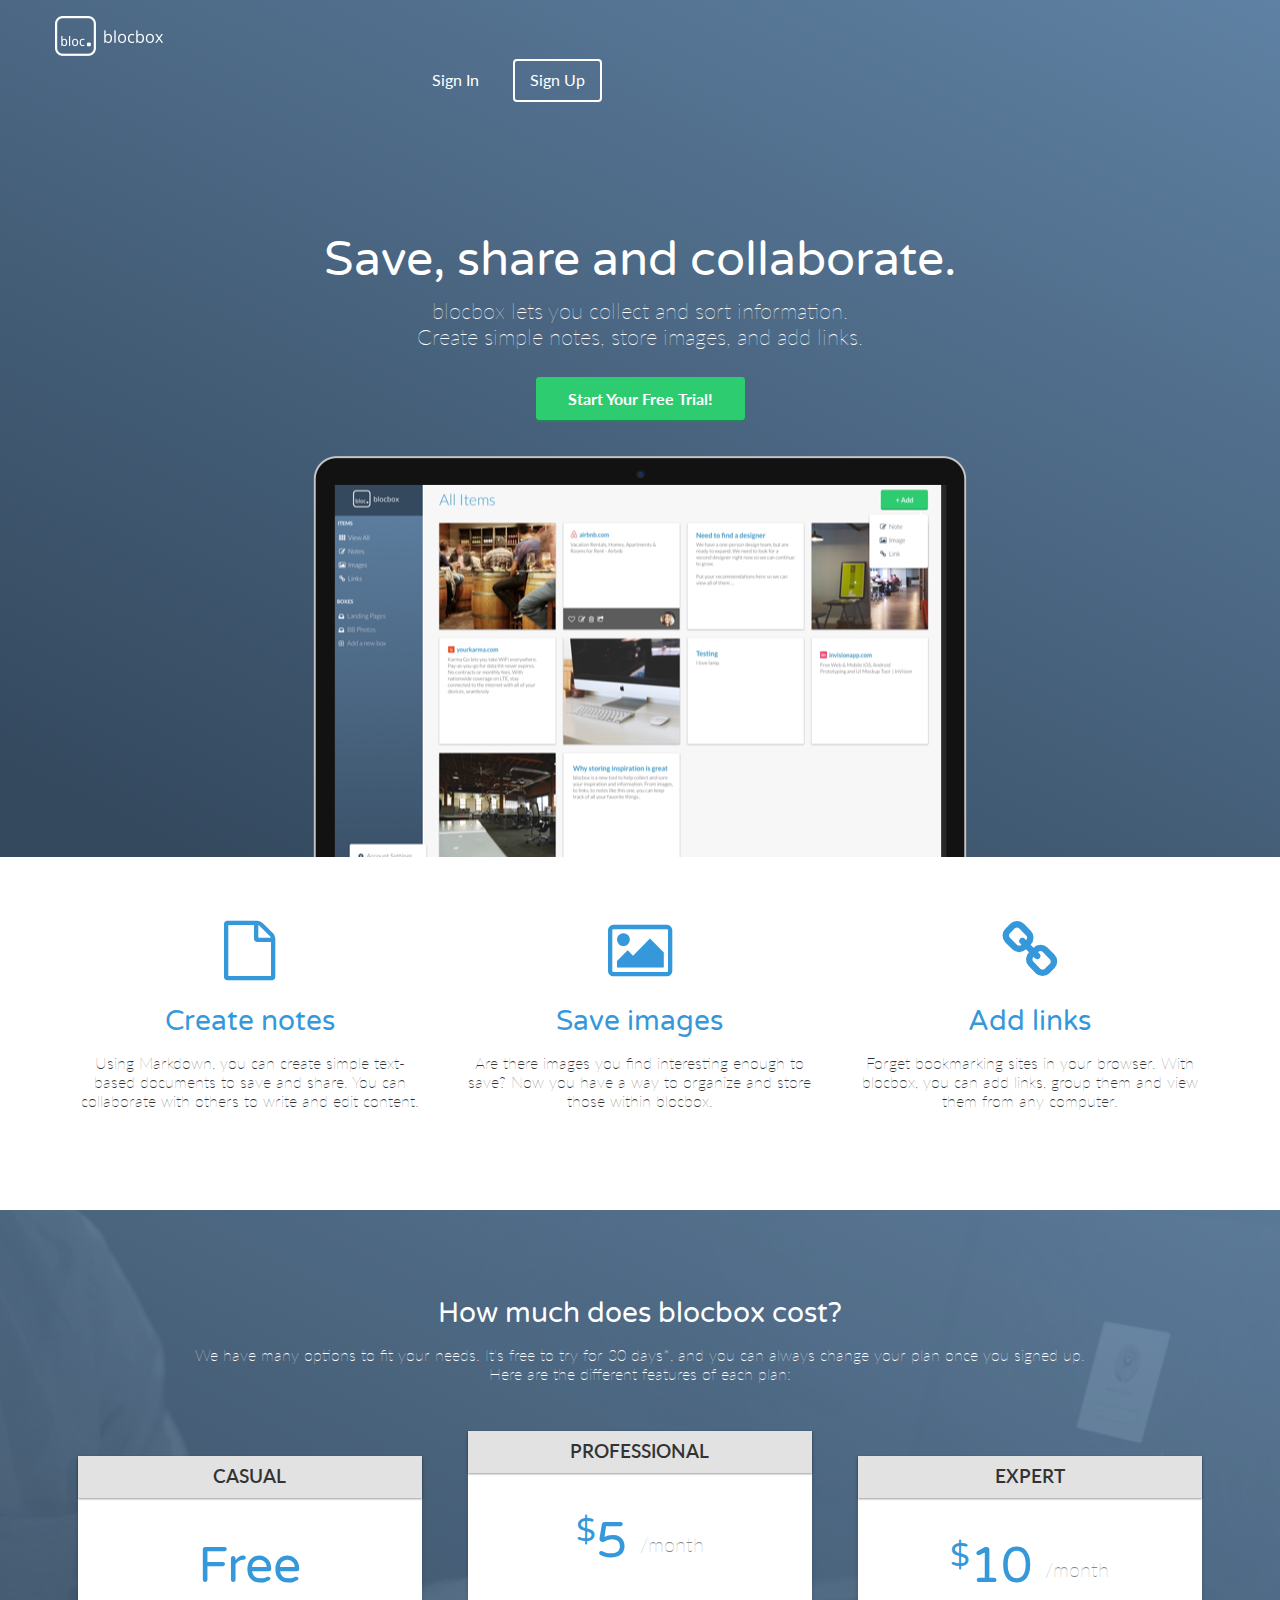
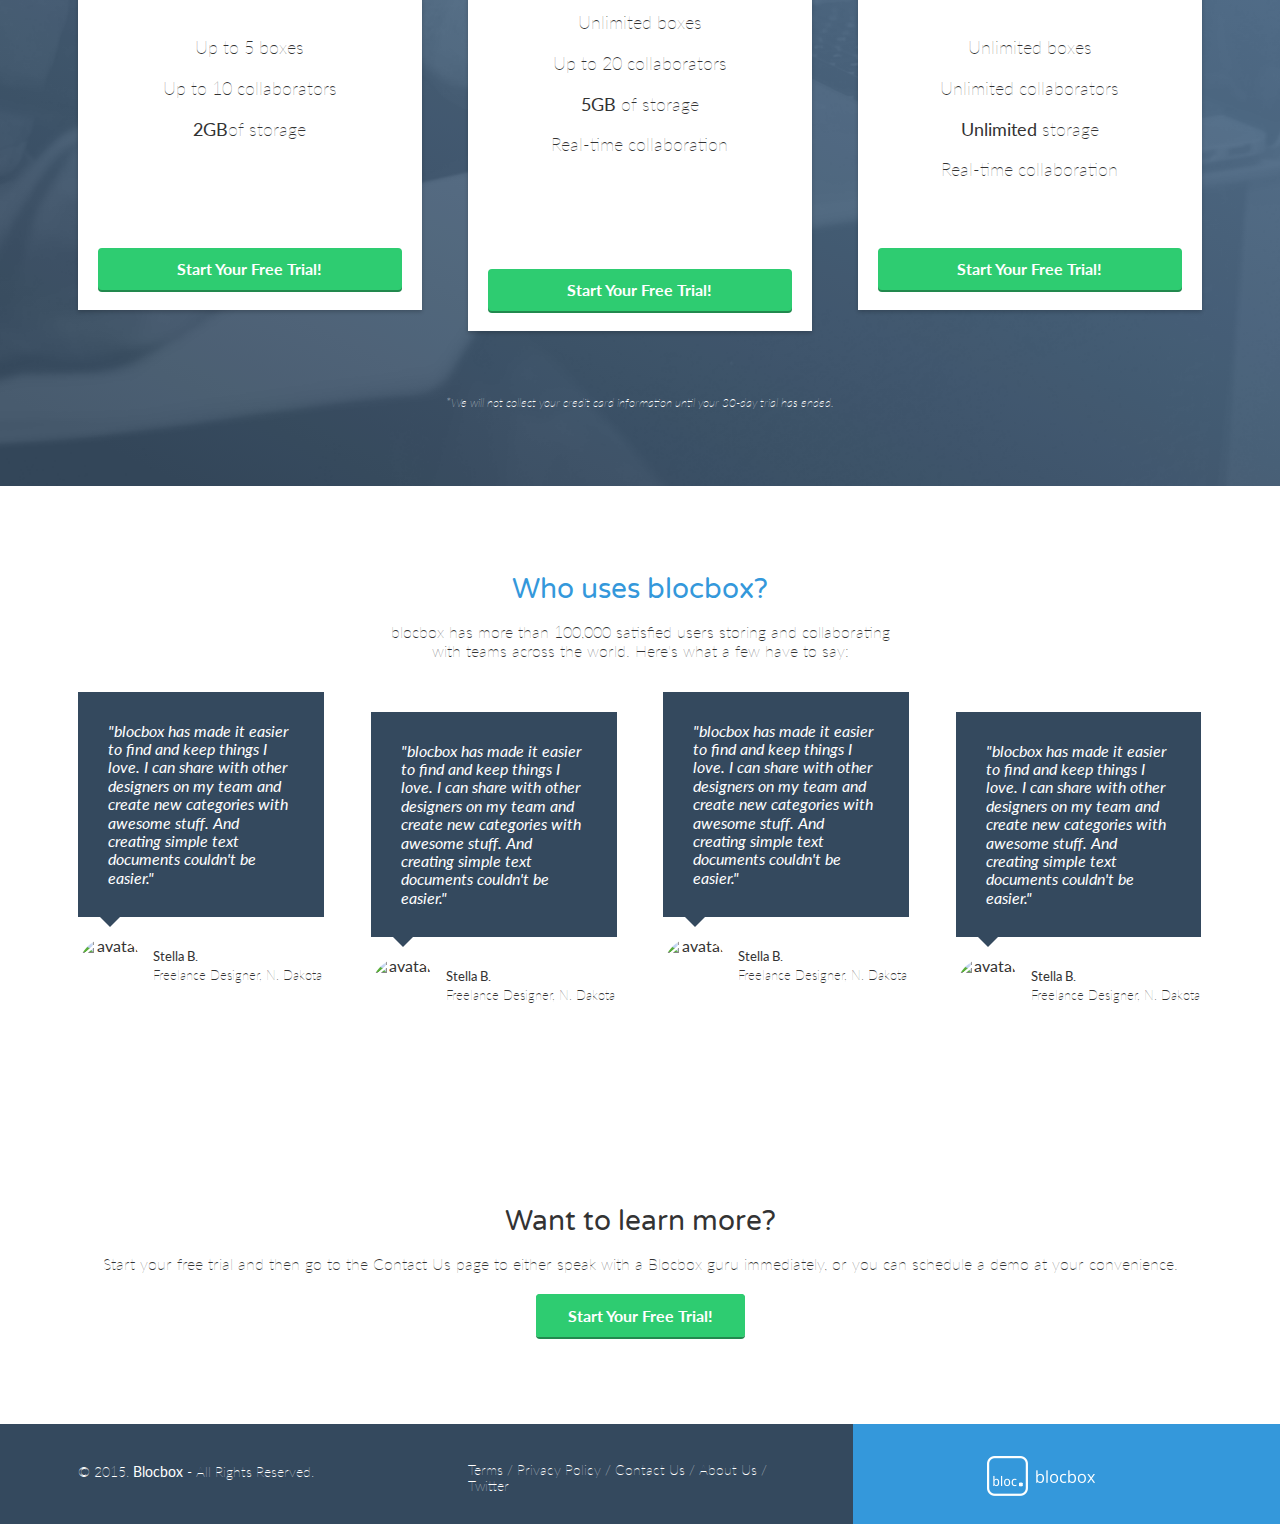
==== index.html @ 7d369f0f "working on spacing" ====
<!DOCTYPE html>
<html lang="en-us">
  <head>
    <meta http-equiv="X-UA-Compatible content=IE=Edge">
    <meta charset="UTF-8">
    <title>Save, share and collaborate | Blocbox</title>

<!--  Google Fonts -->
    <link href="https://fonts.googleapis.com/css?family=Lato|Varela+Round" rel="stylesheet">

<!-- CSS -->
    <link rel="stylesheet" href="css/normalize.css">
    <link rel="stylesheet" href="css/style.css">
    <link rel="stylesheet" href="css/font-awesome.css">
    <link rel="stylesheet" href="css/animate.css">
  </head>
  <body>

<!-- Hero -->
    <header>
      <nav class="container">
      <div class="one-half>
        <a href="index.html" class="site-logo"><img src="images/site-logo.png" alt="Blocbox" /></a>
      </div>
      <div class="one-half">
        <ul>
          <li><a href="signin.html">Sign In</a></li>
          <li class="btn-outline"><a href="signup.html">Sign Up</a></li>
        </ul>
      </div>
      </nav>
      <div class="container hero">
        <h1 class="animated slideInLeft">Save, share and collaborate.</h1>
        <p>blocbox lets you collect and sort information.<br/>Create simple notes, store images, and add links.</p>
        <a href="signup.html" class="btn">Start Your Free Trial!</a>
        <img src="images/dashboard.png" alt="Blocbox" />
      </div>
    </header>
    <main role="main">

  <!-- Benefits -->
    <section class="benefits">
      <ul class="container">
        <li class="one-third">
          <i class="fa fa-file-o"></i>
          <h2>Create notes</h2>
          <p>Using Markdown, you can create simple text-based documents to save and share. You can collaborate with others to write and edit content.</p>
        </li>
        <li class="one-third">
          <i class="fa fa-picture-o"></i>
          <h2>Save images</h2>
          <p>Are there images you find interesting enough to save? Now you have a way to organize and store those within blocbox.</p>
        </li>
        <li class="one-third">
          <i class="fa fa-link"></i>
          <h2>Add links</h2>
          <p>Forget bookmarking sites in your browser. With blocbox, you can add links, group them and view them from any computer.</p>
        </li>
      </ul>
    </section>

<!-- Pricing -->
  <section class="pricing">
    <div class="container">
      <h2>How much does blocbox cost?</h2>
      <p>We have many options to fit your needs. It's free to try for 30 days*, and you can always change your plan once you signed up. <br/>Here are the different features of each plan:</p>
    </div>
    <ul class="container">
      <li class="one-third">
        <div class="box">
          <h3>Casual</h3>
          <h4>Free</h4>
          <ul>
            <li>Up to 5 boxes</li>
            <li>Up to 10 collaborators</li>
            <li><strong>2GB</strong>of storage</li>
          </ul>
          <a href="signup.html" class="btn">Start Your Free Trial!</a>
        </div>
      </li>
      <li class="one-third">
          <div class="box middle">
            <h3>Professional</h3>
            <h4><span>$</span>5 <span class="month">/month</span></h4>
            <ul>
              <li>Unlimited boxes</li>
              <li>Up to 20 collaborators</li>
              <li><strong>5GB</strong> of storage</li>
              <li>Real-time collaboration</li>
            </ul>
            <a href="signup.html" class="btn">Start Your Free Trial!</a>
          </div>
        </li>
        <li class="one-third">
          <div class="box">
            <h3>Expert</h3>
            <h4><span>$</span>10 <span class="month">/month</span></h4>
            <ul>
              <li>Unlimited boxes</li>
              <li>Unlimited collaborators</li>
              <li><strong>Unlimited</strong> storage</li>
              <li>Real-time collaboration</li>
            </ul>
            <a href="signup.html" class="btn">Start Your Free Trial!</a>
          </div>
        </li>
      </ul>
      <div class="container">
        <p class="small">*We will not collect your credit card information until your 30-day trial has ended.</p>
      </div>
  </section>

 <!-- Testimonials -->
  <section class="testimonials">
    <div class="container">
      <h2>Who uses blocbox?</h2>
      <p>blocbox has more than 100,000 satisfied users storing and collaborating<br/> with teams across the world. Here's what a few have to say:</p>
    </div>
      <ul class="container">
        <li class="one-fourth">
          <blockquote>"blocbox has made it easier to find and keep things I love. I can share with other designers on my team and create new categories with awesome stuff. And creating simple text documents couldn't be easier."
          </blockquote>
          <img src="https://s3.amazonaws.com/uifaces/faces/twitter/adellecharles/128.jpg" alt="avatar">
          <p class="name"><strong>Stella B.</strong><br/>Freelance Designer, N. Dakota</p>
        </li>
        <li class="one-fourth">
          <div class="lowerbox">
            <blockquote>"blocbox has made it easier to find and keep things I love. I can share with other designers on my team and create new categories with awesome stuff. And creating simple text documents couldn't be easier."
            </blockquote>
            <img src="https://s3.amazonaws.com/uifaces/faces/twitter/adellecharles/128.jpg" alt="avatar">
            <p class="name"><strong>Stella B.</strong><br/>Freelance Designer, N. Dakota</p>
          </div>
        </li>
        <li class="one-fourth">
          <blockquote>"blocbox has made it easier to find and keep things I love. I can share with other designers on my team and create new categories with awesome stuff. And creating simple text documents couldn't be easier."
          </blockquote>
          <img src="https://s3.amazonaws.com/uifaces/faces/twitter/adellecharles/128.jpg" alt="avatar">
          <p class="name"><strong>Stella B.</strong><br/>Freelance Designer, N. Dakota</p>
        </li>
        <li class="one-fourth">
          <div class="lowerbox">
            <blockquote>"blocbox has made it easier to find and keep things I love. I can share with other designers on my team and create new categories with awesome stuff. And creating simple text documents couldn't be easier."
            </blockquote>
            <img src="https://s3.amazonaws.com/uifaces/faces/twitter/adellecharles/128.jpg" alt="avatar">
            <p class="name"><strong>Stella B.</strong><br/>Freelance Designer, N. Dakota</p>
          </div>
        </li>
      </ul>
    </section>
  </main>

<!-- Final call to action - Wilson -->
<section class="FinalCallToAction">
  <div class="lastcall">
    <ul class="container">
      <h2>Want to learn more?</h2>
      <p>Start your free trial and then go to the Contact Us page to either speak with a Blocbox guru immediately, or you can schedule a demo at your convenience.</p>
      <br>
      <a href="signup.html" class="btn">Start Your Free Trial!</a>
      <br>
      <br>
    </ul>
  </div>
</section>

<!-- Footer -->
<footer>
  <div class="container footer-nav-block">
      <div class="left-footer-block one-third">
        <p class="copyright-block">&copy; 2015. <strong>Blocbox</strong> - All Rights Reserved.</p>
      </div>
      <nav class="link-block middle-footer-block one-third">
        <ul>
          <li><a href="">Terms</a></li> /
          <li><a href="">Privacy Policy</a></li> /
          <li><a href="">Contact Us</a></li> /
          <li><a href="">About Us</a></li> /
          <li><a href="">Twitter</a></li>
        </ul>
      </nav>
      <div class="right-footer-block one-third">
        <img class="logo" src="images/site-logo.png" alt="Blocbox" />
      </div>
  </div>
</footer>

</body>
</html>
---- css/style.css ----
html, body{
   overflow-x: hidden;
 }
 body {
   font-family: "Lato", Helvetica, Arial, sans-serif;
   color:#333333;
 }
 h1, h2, h3, h4, h5, h6 {
   font-family: "Varela Round", Helvetica, Arial, sans-serif;
 }
 h2 {
   font-size:28px;
   font-weight: normal;
   margin-bottom: 5px;
 }
 p {
   font-size:16px;
   line-height: 19px;
   font-weight: 100;
 }

 /* GRID */
.container {
	margin-right: auto;
	margin-left: auto;
	padding-left: 15px;
	padding-right: 15px;
	position: relative;
}
.container:before,
.container:after {
	content: " ";
	display: table;
}
.container:after {
	clear: both;
}
.one-half, .one-third, .one-fourth {
	width:96%;
	float:left;
	position:relative;
	min-height: 1px;
	margin:0 2% 20px;
}

 /* Mobile Devices First then Other Devices */
@media (max-width: 767px) {
  .container {
    float: left;
    width: 96%;
  }
}

@media (min-width: 768px) {
   .container {
     width: 750px;
   }
 }
 @media (min-width: 992px) {
   .container {
     width: 970px;
   }
   .one-half {
     width:46%;
   }
   .one-third {
     width:29.33333%;
   }
   .one-fourth {
     width:21%;
   }
 }
 @media (min-width: 1200px) {
   .container {
     width: 1170px;
   }
 }

 @media (min-width: 768px) {
    .container {
      width: 750px;
    }
  }
  @media (min-width: 992px) {
    .container {
      width: 970px;
    }
    .one-half {
      width:46%;
    }
    .one-third {
      width:29.33333%;
    }
    .one-fourth {
      width:21%;
    }
  }
  @media (min-width: 1200px) {
    .container {
      width: 1170px;
    }
  }

  /* HEADER */
 header {
   color:#FFFFFF;
   background: #34495E;
   background-image: linear-gradient(206deg, #5F81A3 0%, #34495E 94%);
 }
 header nav {
   padding:1em 0;
 }
 header nav ul {
   display:inline;
   text-align: right;
   float:right;
   margin:0;
 }
 header nav ul > li {
   list-style-type: none;
   display: inline-block;
   margin:0 15px;
 }
 header nav ul > li.btn-outline {
   padding:10px 15px;
   border:2px solid #FFFFFF;
   border-radius: 4px;
 }
 header nav ul > li.btn-outline:hover {
   background:#FFFFFF;
 }
 header nav ul > li > a {
   color:#FFFFFF;
   text-decoration: none;
 }
 header nav ul > li.btn-outline:hover > a {
   color:#34495E;
 }
 header .hero {
   text-align: center;
   display:block;
   position: relative;
 }
 header .hero h1 {
   font-size:48px;
   font-weight: normal;
   margin:95px 0 0;
 }
 header .hero p {
   font-size: 22px;
   line-height: 26px;
   font-weight: 100;
   margin:10px 0 40px;
 }
 header .hero img {
   display: block;
   margin:3em auto 0;
 }

 /* BUTTONS */
 .btn {
   border-radius: 4px;
   color:#FFFFFF;
   font-weight: 700;
   text-decoration: none;
   padding:10px 30px;
   background: #2ECC71;
   border: 2px solid #2ECC71;
   box-shadow: 0px 2px 0px 0px #22894E;
 }

 /* BENEFITS */
 .benefits {
   text-align: center;
   display:block;
   position:relative;
 }
 .benefits ul {
   margin: 0 auto;
   padding:4em 0;
 }
 .benefits ul li {
   list-style-type: none;
   display: inline-block;
 }
 .benefits i {
   color:#3498DB;
   font-size:60px;
   margin:0;
   vertical-align: middle;
 }
 .benefits h2 {
   color:#3498DB;
 }
 /* PRICING */
 .pricing {
   background: #34495E url("../images/background.png") top center no-repeat;
   background: url("../images/background.png") top center no-repeat, linear-gradient(206deg, #5F81A3 0%, #34495E 94%);
   background-size:cover;
   text-align: center;
   padding:4em 0;
 }
 .pricing h2, .pricing p {
   color:#FFFFFF;
 }
 .pricing ul {
   margin:0 auto;
   padding:2em 0;
 }
 .pricing ul li {
   list-style-type: none;
 }
 .box {
   padding:0 15px 15px;
   background: #FFFFFF;
   box-shadow: 0px 2px 4px 0px rgba(0,0,0,0.20);
   min-height: 439px;
   position: relative;
   margin-top: 25px;
 }
 .box.middle {
   min-height: 485px;
   margin-top:0px;
 }
 .box h3 {
   font-family: "Lato", Helvetica, Arial, sans-serif;
   font-weight: 600;
   text-transform: uppercase;
   background: #E2E2E2;
   box-shadow: 0px 1px 2px 0px rgba(0,0,0,0.40);
   left:0;
   right:0;
   top:0;
   text-align: center;
   margin:0 -15px 40px;
   padding:10px 0;
 }
 .box h4 {
   font-size:50px;
   font-weight: normal;
   margin:40px 0 10px;
   color:#3498DB;
 }
 .box h4 span {
   font-size:32px;
   vertical-align: top;
 }
 .box h4 span.month {
   font-family: "Lato", Helvetica, Arial, sans-serif;
   font-weight: 100;
   color:#888888;
   font-size:20px;
   vertical-align: middle;
 }
 .box ul li {
   font-size:18px;
   margin-bottom:20px;
   font-weight: 100;
 }
 .box .btn {
   position:absolute;
   bottom:20px;
   left:20px;
   right:20px;
 }
 .small {
   font-size: 12px;
   color: #FEFEFE;
   line-height: 15px;
   font-style:italic;
 }

 /* TESTIMONIALS */
 .testimonials {
   padding:4em 0;
   text-align: center;
 }
 .testimonials h2 {
   color:#3498DB;
 }
 .testimonials ul li {
   list-style-type: none;
 }
 .testimonials blockquote {
   color:#FFFFFF;
   text-align: left;
   font-style: italic;
   background:#34495E;
   position: relative;
   padding:30px;
   width:auto;
   margin:0;
 }
 .testimonials blockquote:after {
   top: 100%;
   left: 13%;
   border: solid transparent;
   content: " ";
   height: 0;
   width: 0;
   position: absolute;
   pointer-events: none;
   border-top-color: #34495E;
   border-width: 10px;
   margin-left: -10px;
 }
 .testimonials img {
   height: 65px;
   width: 65px;
   border-radius:50%;
   float: left;
   display: inline-block;
   margin:20px 10px 0 0;
 }
 .testimonials p.name {
   float: left;
   display: inline-block;
   text-align: left;
   font-size:13px;
   margin-top: 30px;
 }

 /* Lowering boxes in Testimonials */
.lowerbox {
  position: relative;
  bottom: -20px;
}


 /* Last call to Action - Wilson */
.lastcall {
  margin-right: auto;
  margin-left: auto;
  padding-left: 15px;
  padding-right: 15px;
  position: relative;
  float: center;
  padding:4em 0;
  text-align: center;
  }
}
.lastcall h2 {
  color:#3498DB;
}
.lastcall p.name {
  float: left;
  text-align: center;
  font-size:13px;
  margin-top: 30px;
}

/* FOOTER */
 footer {
   background-color: #34495E;
   background-image: linear-gradient(to top,
      #3498DB 0%, #3498DB 50%, #34495E 50%, #34495E 100%);
   color: #FFFFFF;
   height: 150px;
   position: relative;
   overflow: hidden;
   z-index: 0;
 }
 footer p, footer nav ul {
   font-size:14px;
   font-weight:100;
   text-align: center;
   margin: 10px auto 0;
 }
 footer nav ul li {
   list-style-type: none;
   display: inline;
 }
 footer nav ul li a {
   color:#FFFFFF;
   text-decoration: none;
 }
 footer .right-footer-block {
   background-color: transparent;
 }
 footer .logo{
   padding: 2.35em 0;
   margin: 0 auto;
   display: block;
 }

 @media (min-width: 992px){
   footer{
     background-color: #3498DB;
     background-image: linear-gradient(to left,
        #3498DB 0%, #3498DB 33.33337%, #34495E 33.33337%, #34495E 100%);
     height: 100px;
   }
   footer p, footer nav ul{
     padding: 2em 0;
     text-align: left;
   }
   footer .right-footer-block {
     background-color: #3498DB;
   }
   footer .logo{
     padding: 2em 0 2em 1.5em;
   }
 }
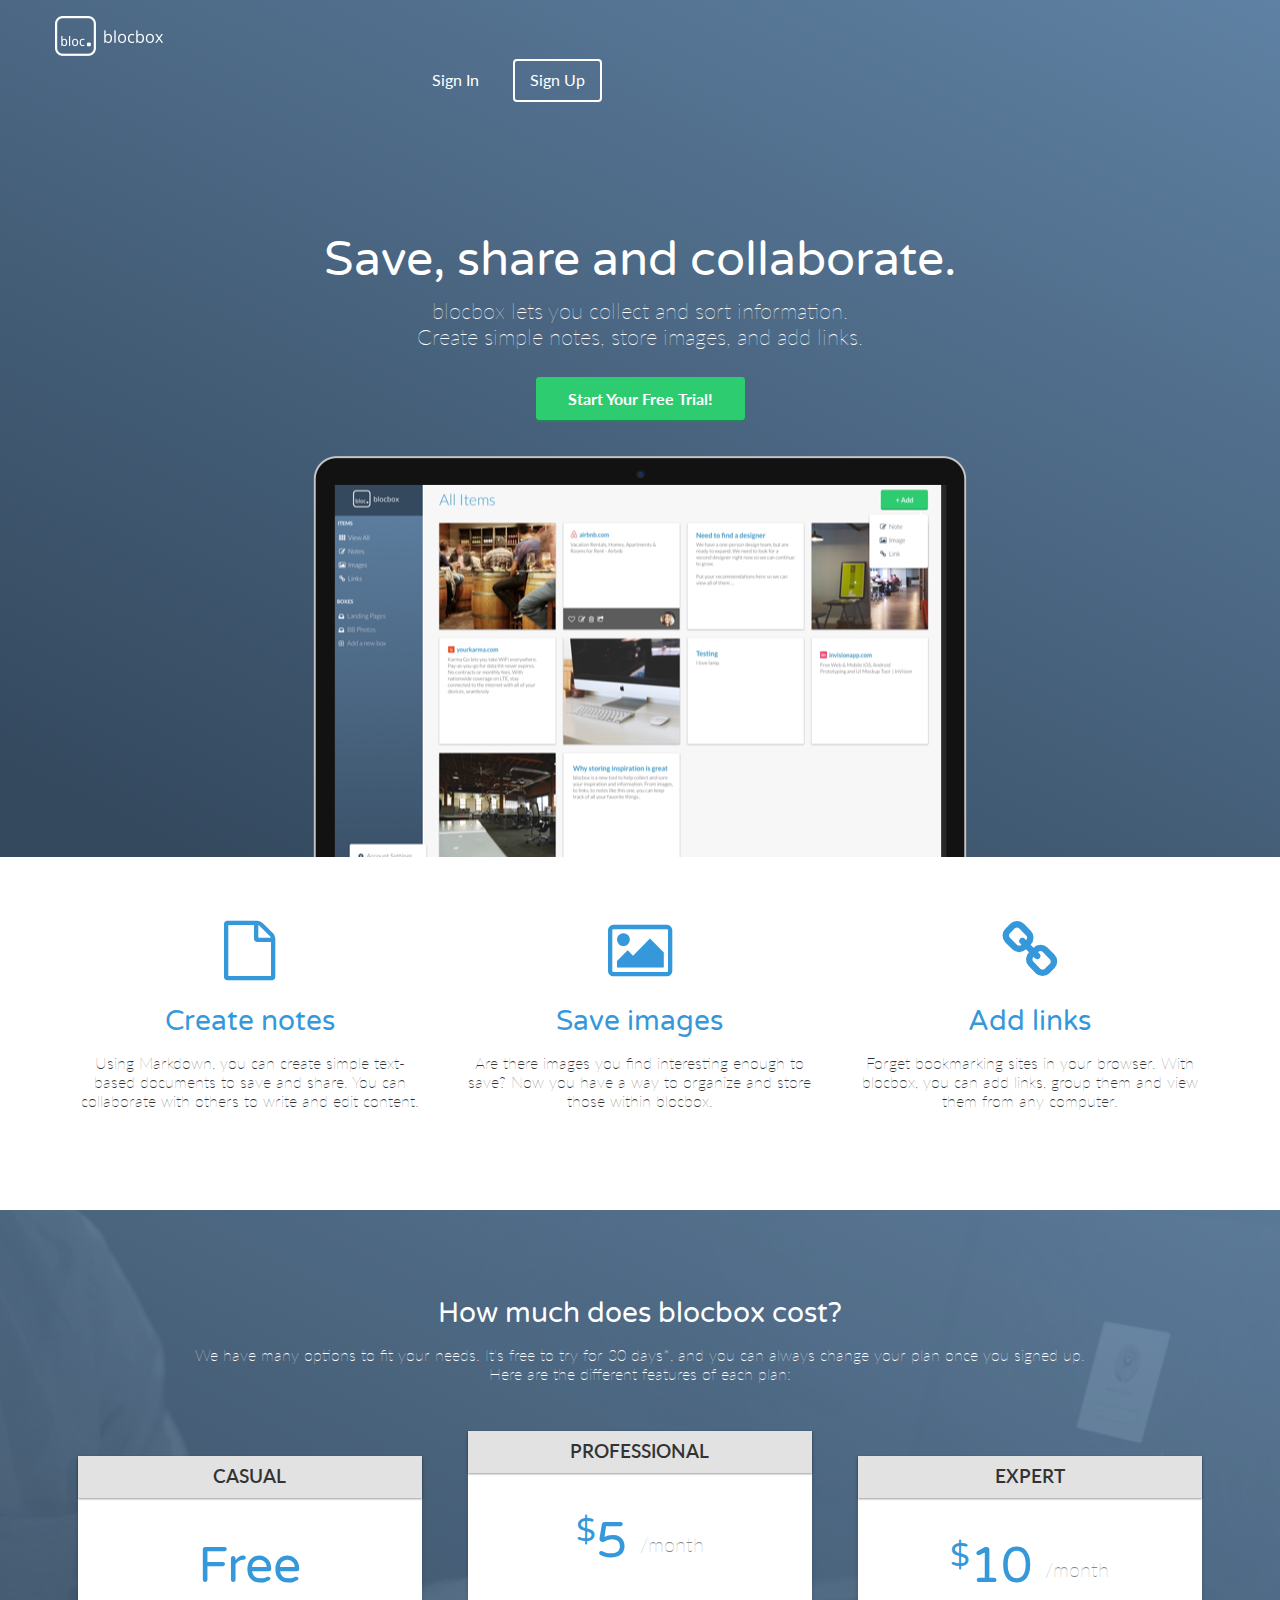
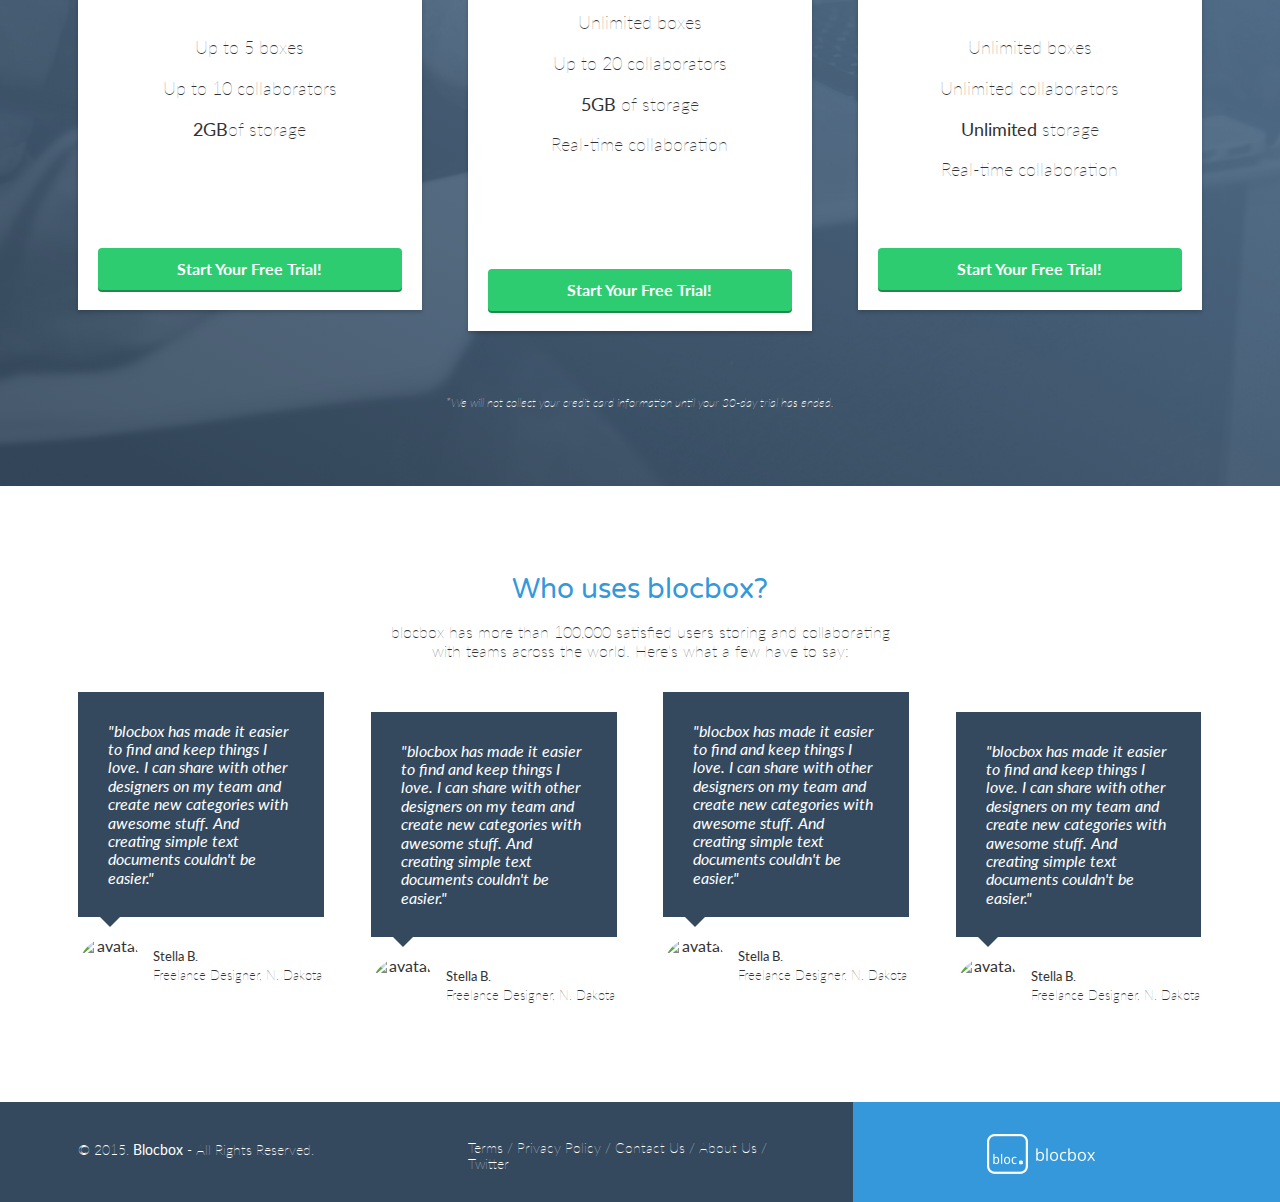
==== commit 803f3610: "removed last call to action assignment from main home page" ====
--- a/index.html
+++ b/index.html
@@ -149,20 +149,6 @@
     </section>
   </main>
 
-<!-- Final call to action - Wilson -->
-<section class="FinalCallToAction">
-  <div class="lastcall">
-    <ul class="container">
-      <h2>Want to learn more?</h2>
-      <p>Start your free trial and then go to the Contact Us page to either speak with a Blocbox guru immediately, or you can schedule a demo at your convenience.</p>
-      <br>
-      <a href="signup.html" class="btn">Start Your Free Trial!</a>
-      <br>
-      <br>
-    </ul>
-  </div>
-</section>
-
 <!-- Footer -->
 <footer>
   <div class="container footer-nav-block">
--- a/css/style.css
+++ b/css/style.css
@@ -326,29 +326,6 @@
   bottom: -20px;
 }
 
-
- /* Last call to Action - Wilson */
-.lastcall {
-  margin-right: auto;
-  margin-left: auto;
-  padding-left: 15px;
-  padding-right: 15px;
-  position: relative;
-  float: center;
-  padding:4em 0;
-  text-align: center;
-  }
-}
-.lastcall h2 {
-  color:#3498DB;
-}
-.lastcall p.name {
-  float: left;
-  text-align: center;
-  font-size:13px;
-  margin-top: 30px;
-}
-
 /* FOOTER */
  footer {
    background-color: #34495E;
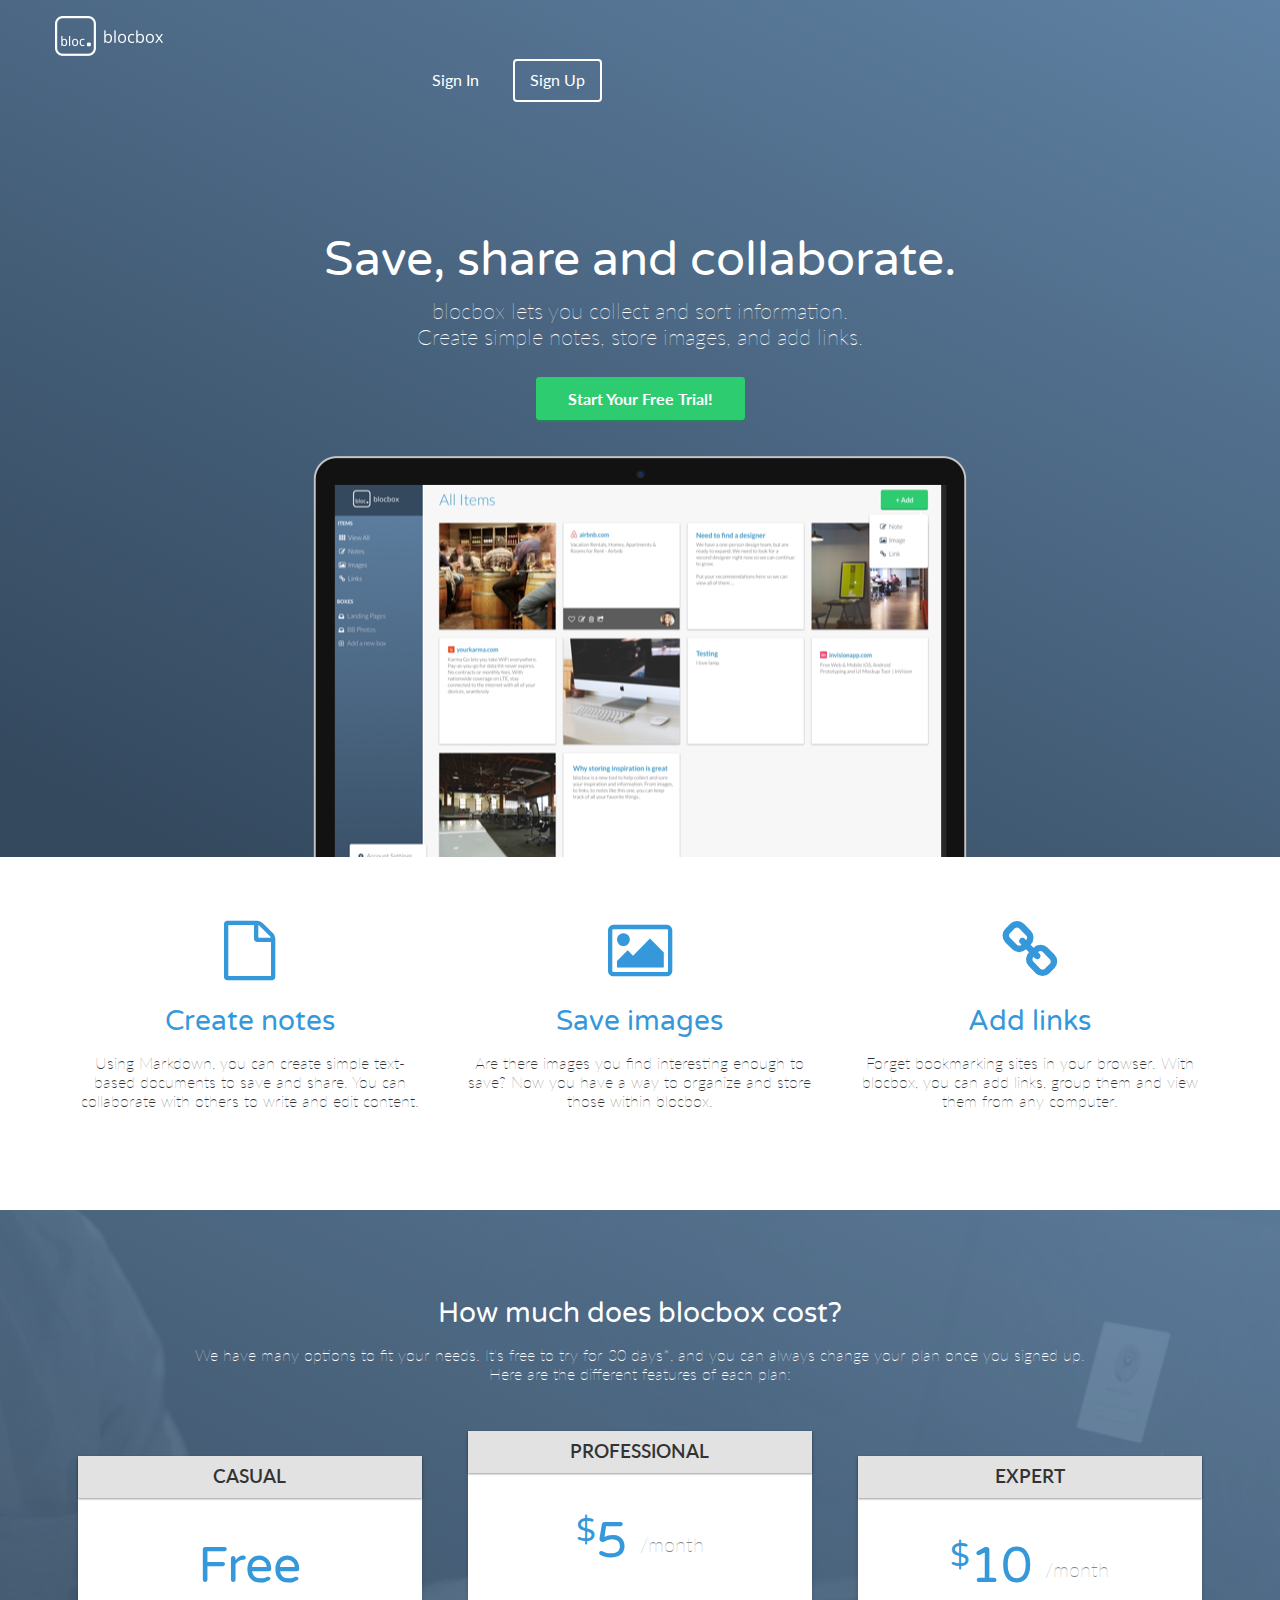
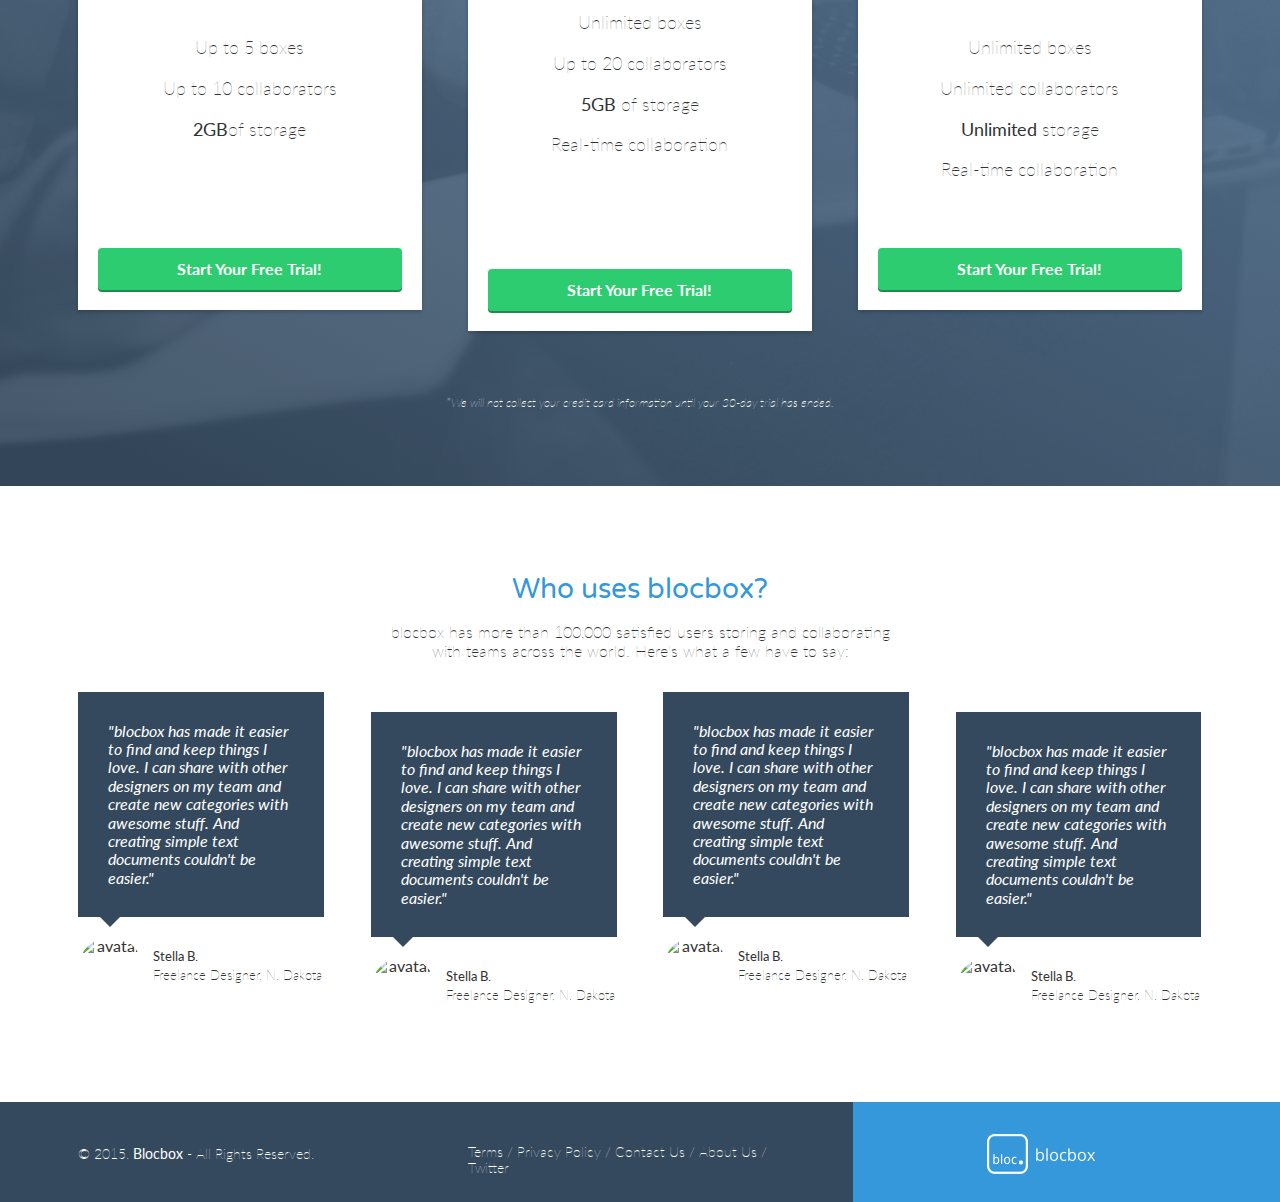
==== commit b13f31b8: "cleaning code" ====
--- a/index.html
+++ b/index.html
@@ -19,24 +19,24 @@
 <!-- Hero -->
     <header>
       <nav class="container">
-      <div class="one-half>
-        <a href="index.html" class="site-logo"><img src="images/site-logo.png" alt="Blocbox" /></a>
-      </div>
-      <div class="one-half">
-        <ul>
-          <li><a href="signin.html">Sign In</a></li>
-          <li class="btn-outline"><a href="signup.html">Sign Up</a></li>
-        </ul>
-      </div>
+        <div class="one-half>
+          <a href="index.html" class="site-logo"><img src="images/site-logo.png" alt="Blocbox" /></a>
+        </div>
+        <div class="one-half">
+          <ul>
+            <li><a href="signin.html">Sign In</a></li>
+            <li class="btn-outline"><a href="signup.html">Sign Up</a></li>
+          </ul>
+        </div>
       </nav>
-      <div class="container hero">
-        <h1 class="animated slideInLeft">Save, share and collaborate.</h1>
-        <p>blocbox lets you collect and sort information.<br/>Create simple notes, store images, and add links.</p>
-        <a href="signup.html" class="btn">Start Your Free Trial!</a>
-        <img src="images/dashboard.png" alt="Blocbox" />
-      </div>
+        <div class="container hero">
+          <h1 class="animated slideInLeft">Save, share and collaborate.</h1>
+          <p>blocbox lets you collect and sort information.<br/>Create simple notes, store images, and add links.</p>
+          <a href="signup.html" class="btn">Start Your Free Trial!</a>
+          <img src="images/dashboard.png" alt="Blocbox" />
+        </div>
     </header>
-    <main role="main">
+<main role="main">
 
   <!-- Benefits -->
     <section class="benefits">
--- a/css/style.css
+++ b/css/style.css
@@ -341,7 +341,7 @@
    font-size:14px;
    font-weight:100;
    text-align: center;
-   margin: 10px auto 0;
+   margin: 10x auto 0;
  }
  footer nav ul li {
    list-style-type: none;
@@ -359,7 +359,6 @@
    margin: 0 auto;
    display: block;
  }
-
  @media (min-width: 992px){
    footer{
      background-color: #3498DB;
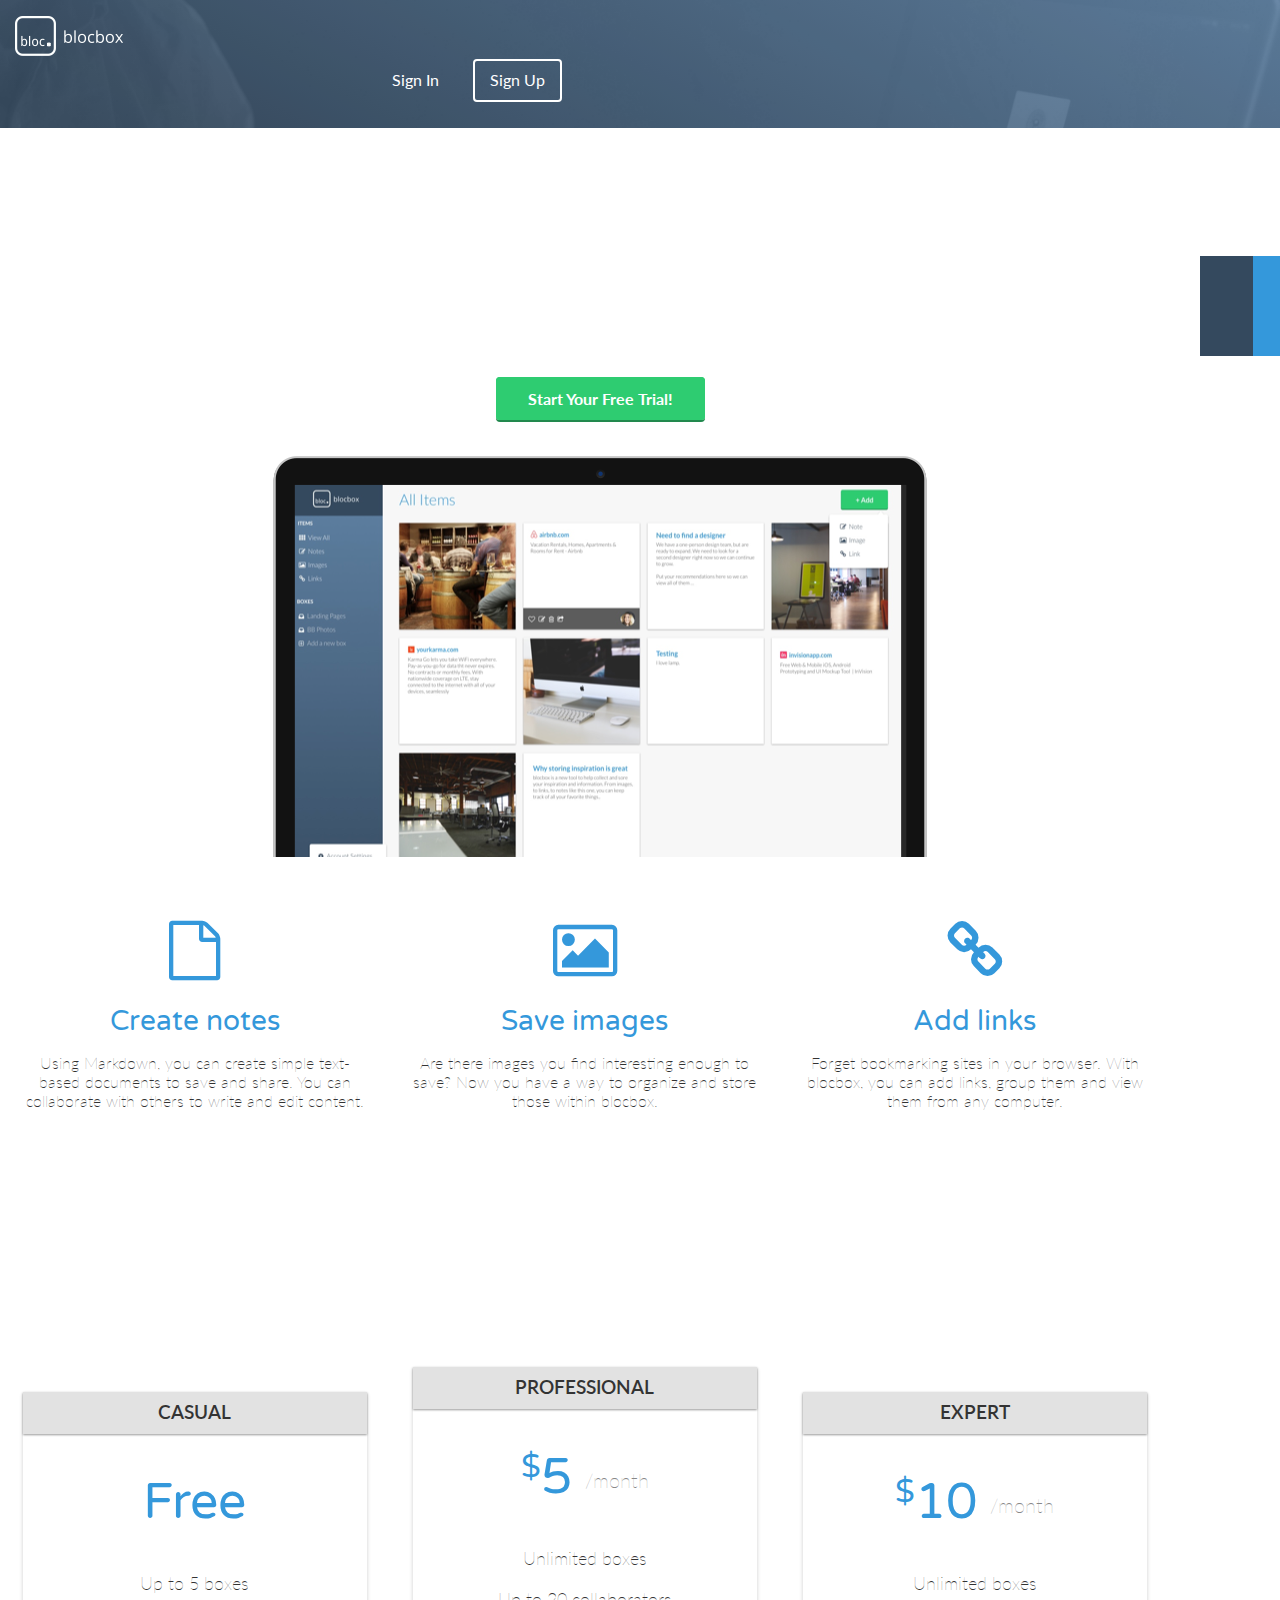
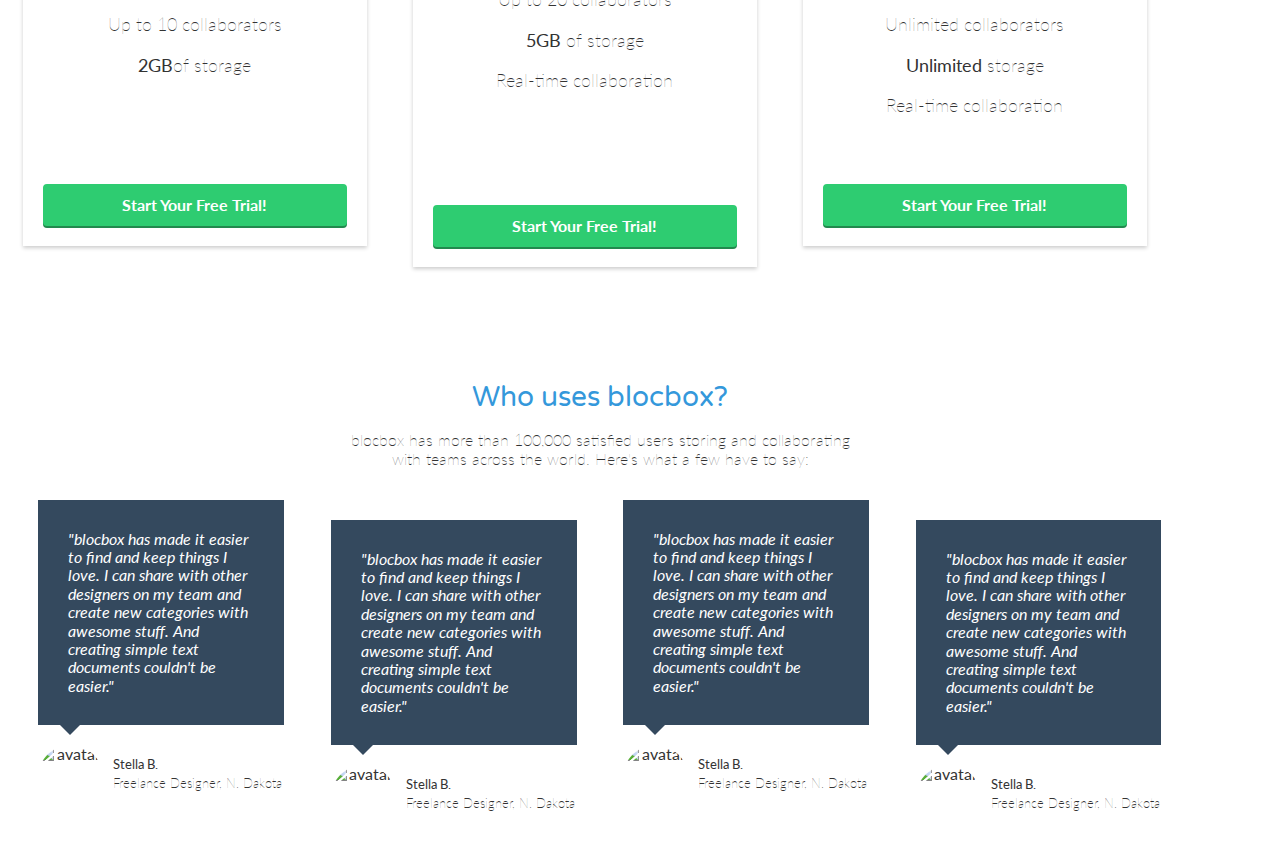
==== commit 0847b4f0: "cleaning footer code" ====
--- a/index.html
+++ b/index.html
@@ -20,7 +20,7 @@
     <header>
       <nav class="container">
         <div class="one-half>
-          <a href="index.html" class="site-logo"><img src="images/site-logo.png" alt="Blocbox" /></a>
+          <a href="index.html" class="site-logo"><img src="images/site-logo.png" alt="Blocbox"/></a>
         </div>
         <div class="one-half">
           <ul>
@@ -33,61 +33,61 @@
           <h1 class="animated slideInLeft">Save, share and collaborate.</h1>
           <p>blocbox lets you collect and sort information.<br/>Create simple notes, store images, and add links.</p>
           <a href="signup.html" class="btn">Start Your Free Trial!</a>
-          <img src="images/dashboard.png" alt="Blocbox" />
+          <img src="images/dashboard.png" alt="Blocbox"/>
         </div>
     </header>
-<main role="main">
+  <main role="main">
 
   <!-- Benefits -->
-    <section class="benefits">
-      <ul class="container">
-        <li class="one-third">
-          <i class="fa fa-file-o"></i>
-          <h2>Create notes</h2>
-          <p>Using Markdown, you can create simple text-based documents to save and share. You can collaborate with others to write and edit content.</p>
-        </li>
-        <li class="one-third">
-          <i class="fa fa-picture-o"></i>
-          <h2>Save images</h2>
-          <p>Are there images you find interesting enough to save? Now you have a way to organize and store those within blocbox.</p>
-        </li>
-        <li class="one-third">
-          <i class="fa fa-link"></i>
-          <h2>Add links</h2>
-          <p>Forget bookmarking sites in your browser. With blocbox, you can add links, group them and view them from any computer.</p>
-        </li>
-      </ul>
-    </section>
+      <section class="benefits">
+        <ul class="container">
+          <li class="one-third">
+            <i class="fa fa-file-o"></i>
+            <h2>Create notes</h2>
+            <p>Using Markdown, you can create simple text-based documents to save and share. You can collaborate with others to write and edit content.</p>
+          </li>
+          <li class="one-third">
+            <i class="fa fa-picture-o"></i>
+            <h2>Save images</h2>
+            <p>Are there images you find interesting enough to save? Now you have a way to organize and store those within blocbox.</p>
+          </li>
+          <li class="one-third">
+            <i class="fa fa-link"></i>
+            <h2>Add links</h2>
+            <p>Forget bookmarking sites in your browser. With blocbox, you can add links, group them and view them from any computer.</p>
+          </li>
+        </ul>
+      </section>
 
 <!-- Pricing -->
   <section class="pricing">
-    <div class="container">
-      <h2>How much does blocbox cost?</h2>
-      <p>We have many options to fit your needs. It's free to try for 30 days*, and you can always change your plan once you signed up. <br/>Here are the different features of each plan:</p>
-    </div>
-    <ul class="container">
-      <li class="one-third">
-        <div class="box">
-          <h3>Casual</h3>
-          <h4>Free</h4>
-          <ul>
-            <li>Up to 5 boxes</li>
-            <li>Up to 10 collaborators</li>
-            <li><strong>2GB</strong>of storage</li>
-          </ul>
-          <a href="signup.html" class="btn">Start Your Free Trial!</a>
-        </div>
-      </li>
-      <li class="one-third">
+      <div class="container">
+        <h2>How much does blocbox cost?</h2>
+        <p>We have many options to fit your needs. It's free to try for 30 days*, and you can always change your plan once you signed up. <br/>Here are the different features of each plan:</p>
+      </div>
+      <ul class="container">
+        <li class="one-third">
+          <div class="box">
+            <h3>Casual</h3>
+            <h4>Free</h4>
+              <ul>
+                <li>Up to 5 boxes</li>
+                <li>Up to 10 collaborators</li>
+                <li><strong>2GB</strong>of storage</li>
+              </ul>
+            <a href="signup.html" class="btn">Start Your Free Trial!</a>
+          </div>
+        </li>
+        <li class="one-third">
           <div class="box middle">
             <h3>Professional</h3>
             <h4><span>$</span>5 <span class="month">/month</span></h4>
-            <ul>
-              <li>Unlimited boxes</li>
-              <li>Up to 20 collaborators</li>
-              <li><strong>5GB</strong> of storage</li>
-              <li>Real-time collaboration</li>
-            </ul>
+              <ul>
+                <li>Unlimited boxes</li>
+                <li>Up to 20 collaborators</li>
+                <li><strong>5GB</strong> of storage</li>
+                <li>Real-time collaboration</li>
+              </ul>
             <a href="signup.html" class="btn">Start Your Free Trial!</a>
           </div>
         </li>
@@ -95,19 +95,19 @@
           <div class="box">
             <h3>Expert</h3>
             <h4><span>$</span>10 <span class="month">/month</span></h4>
-            <ul>
-              <li>Unlimited boxes</li>
-              <li>Unlimited collaborators</li>
-              <li><strong>Unlimited</strong> storage</li>
-              <li>Real-time collaboration</li>
-            </ul>
+              <ul>
+                <li>Unlimited boxes</li>
+                <li>Unlimited collaborators</li>
+                <li><strong>Unlimited</strong> storage</li>
+                <li>Real-time collaboration</li>
+              </ul>
             <a href="signup.html" class="btn">Start Your Free Trial!</a>
           </div>
         </li>
       </ul>
-      <div class="container">
-        <p class="small">*We will not collect your credit card information until your 30-day trial has ended.</p>
-      </div>
+        <div class="container">
+          <p class="small">*We will not collect your credit card information until your 30-day trial has ended.</p>
+        </div>
   </section>
 
  <!-- Testimonials -->
@@ -152,21 +152,21 @@
 <!-- Footer -->
 <footer>
   <div class="container footer-nav-block">
-      <div class="left-footer-block one-third">
-        <p class="copyright-block">&copy; 2015. <strong>Blocbox</strong> - All Rights Reserved.</p>
-      </div>
-      <nav class="link-block middle-footer-block one-third">
-        <ul>
-          <li><a href="">Terms</a></li> /
-          <li><a href="">Privacy Policy</a></li> /
-          <li><a href="">Contact Us</a></li> /
-          <li><a href="">About Us</a></li> /
-          <li><a href="">Twitter</a></li>
-        </ul>
-      </nav>
-      <div class="right-footer-block one-third">
-        <img class="logo" src="images/site-logo.png" alt="Blocbox" />
-      </div>
+    <div class="left-footer-block one-third">
+      <p class="copyright-block">&copy; 2015. <strong>Blocbox</strong> - All Rights Reserved.</p>
+    </div>
+    <nav class="link-block middle-footer-block one-third">
+      <ul>
+        <li><a href="">Terms</a></li> /
+        <li><a href="">Privacy Policy</a></li> /
+        <li><a href="">Contact Us</a></li> /
+        <li><a href="">About Us</a></li> /
+        <li><a href="">Twitter</a></li>
+      </ul>
+    </nav>
+    <div class="right-footer-block one-third">
+      <img class="logo" src="images/site-logo.png" alt="Blocbox" />
+    </div>
   </div>
 </footer>
 
--- a/css/style.css
+++ b/css/style.css
@@ -1,4 +1,4 @@
-html, body{
+html, body {
    overflow-x: hidden;
  }
  body {
@@ -44,7 +44,7 @@
 }
 
  /* Mobile Devices First then Other Devices */
-@media (max-width: 767px) {
+@media (min-width: 500px) {
   .container {
     float: left;
     width: 96%;
@@ -367,8 +367,10 @@
      height: 100px;
    }
    footer p, footer nav ul{
-     padding: 2em 0;
-     text-align: left;
+     font-size:14px;
+     font-weight:100;
+     text-aligh: center;
+     margin: 10x auto 0;
    }
    footer .right-footer-block {
      background-color: #3498DB;
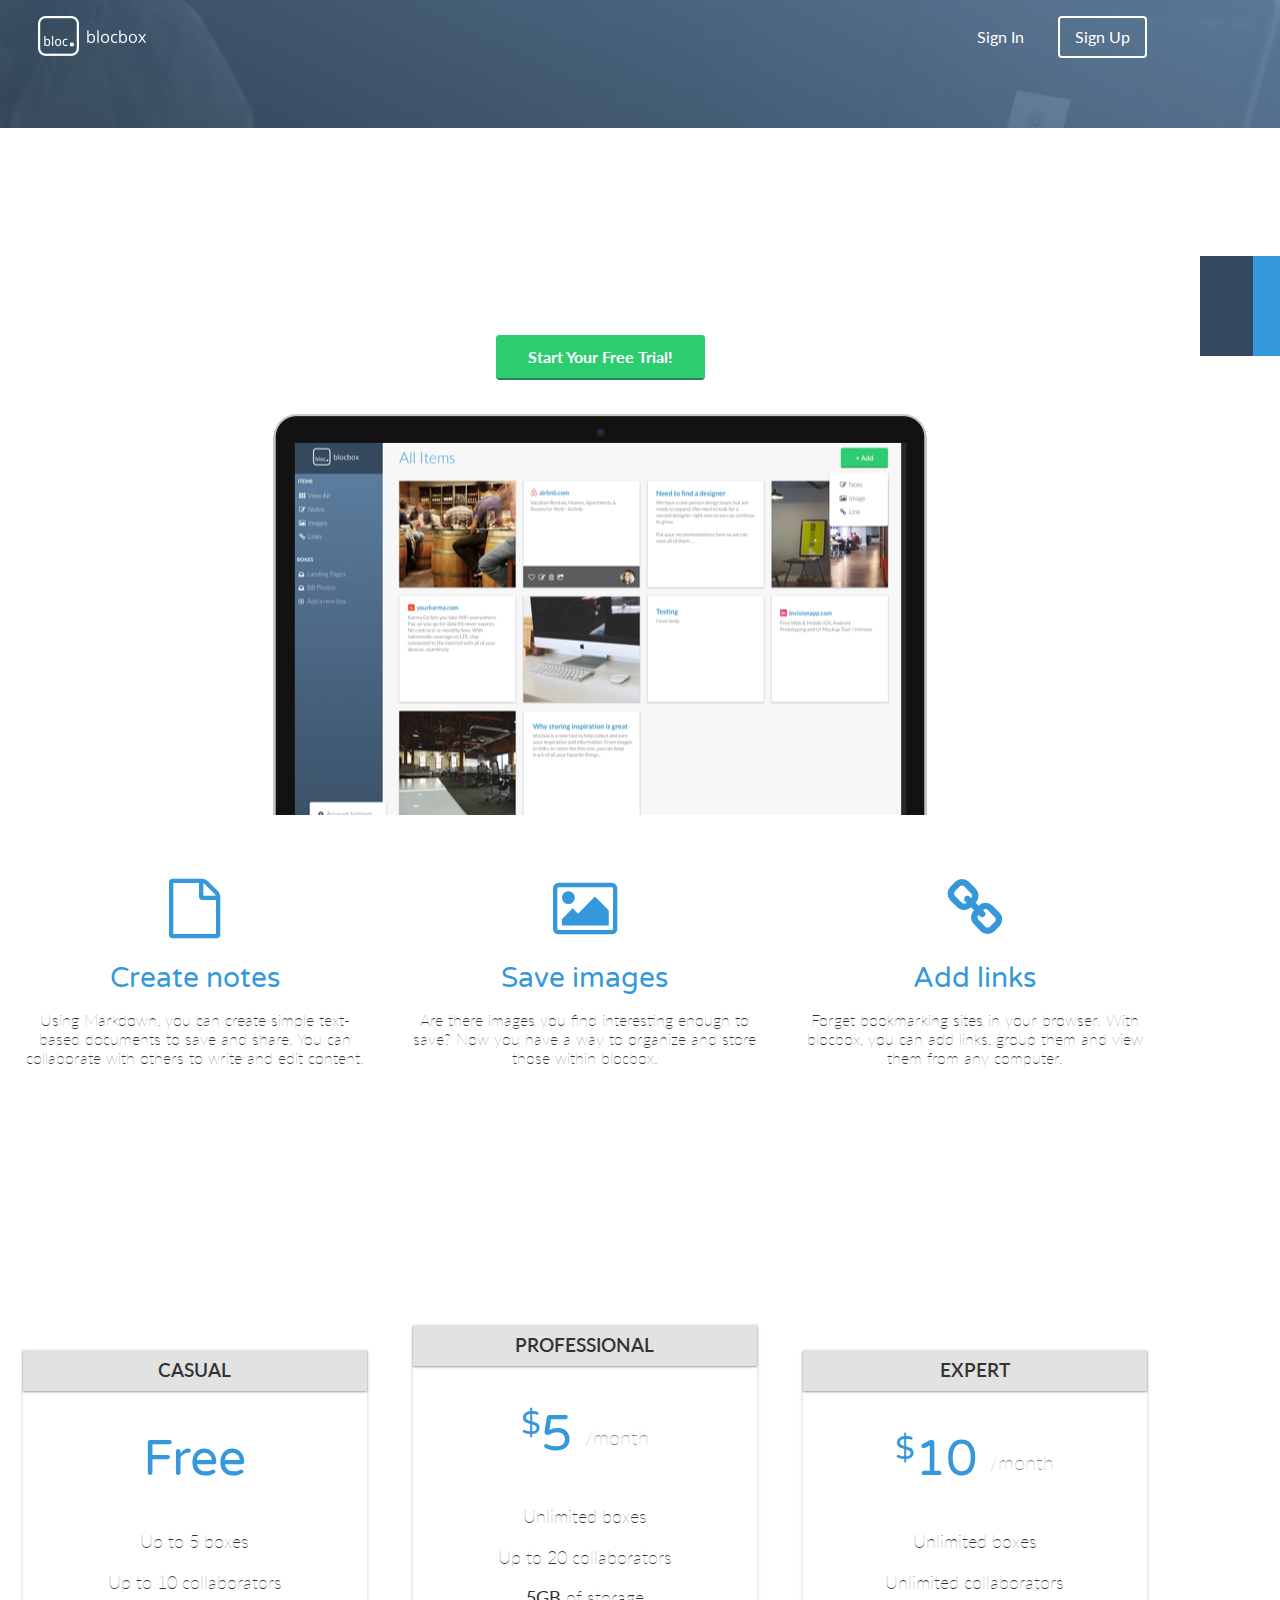
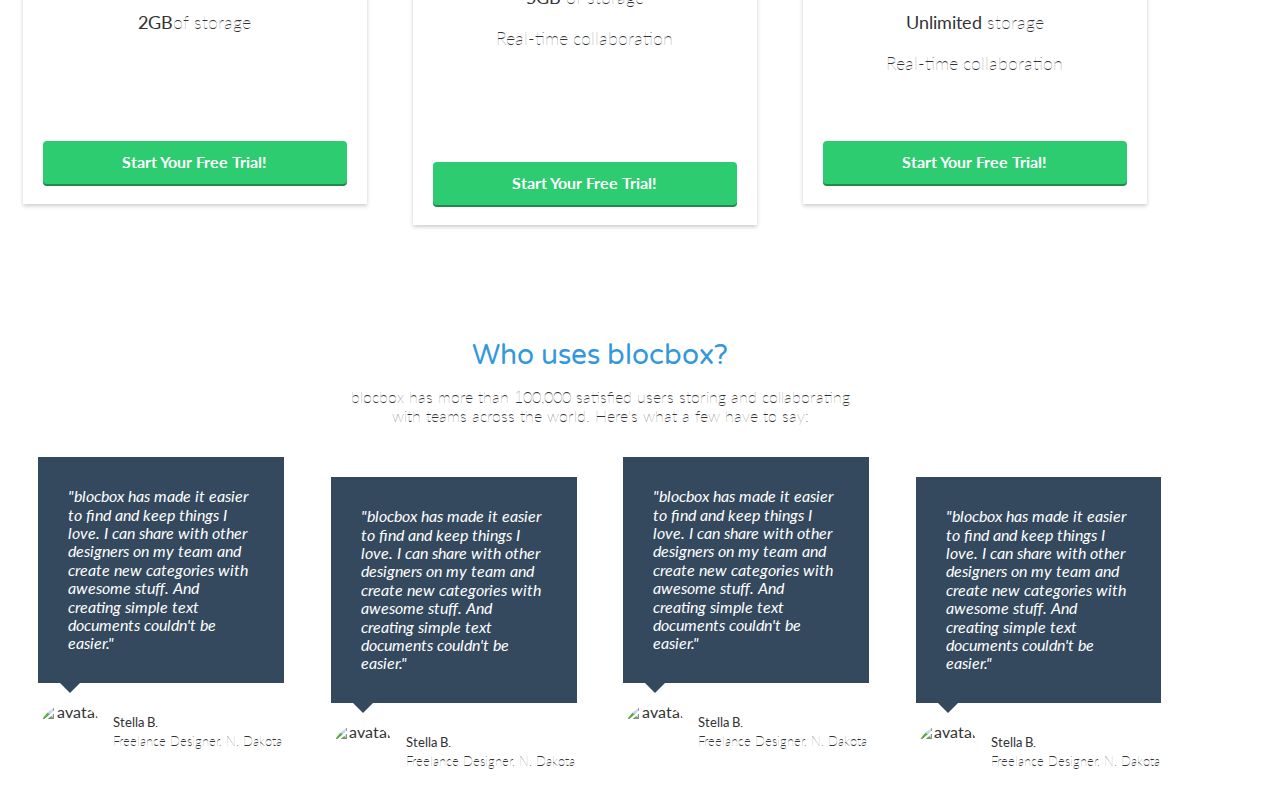
==== commit c30acf11: "fixing code" ====
--- a/index.html
+++ b/index.html
@@ -19,7 +19,7 @@
 <!-- Hero -->
     <header>
       <nav class="container">
-        <div class="one-half>
+        <div class="one-half">
           <a href="index.html" class="site-logo"><img src="images/site-logo.png" alt="Blocbox"/></a>
         </div>
         <div class="one-half">
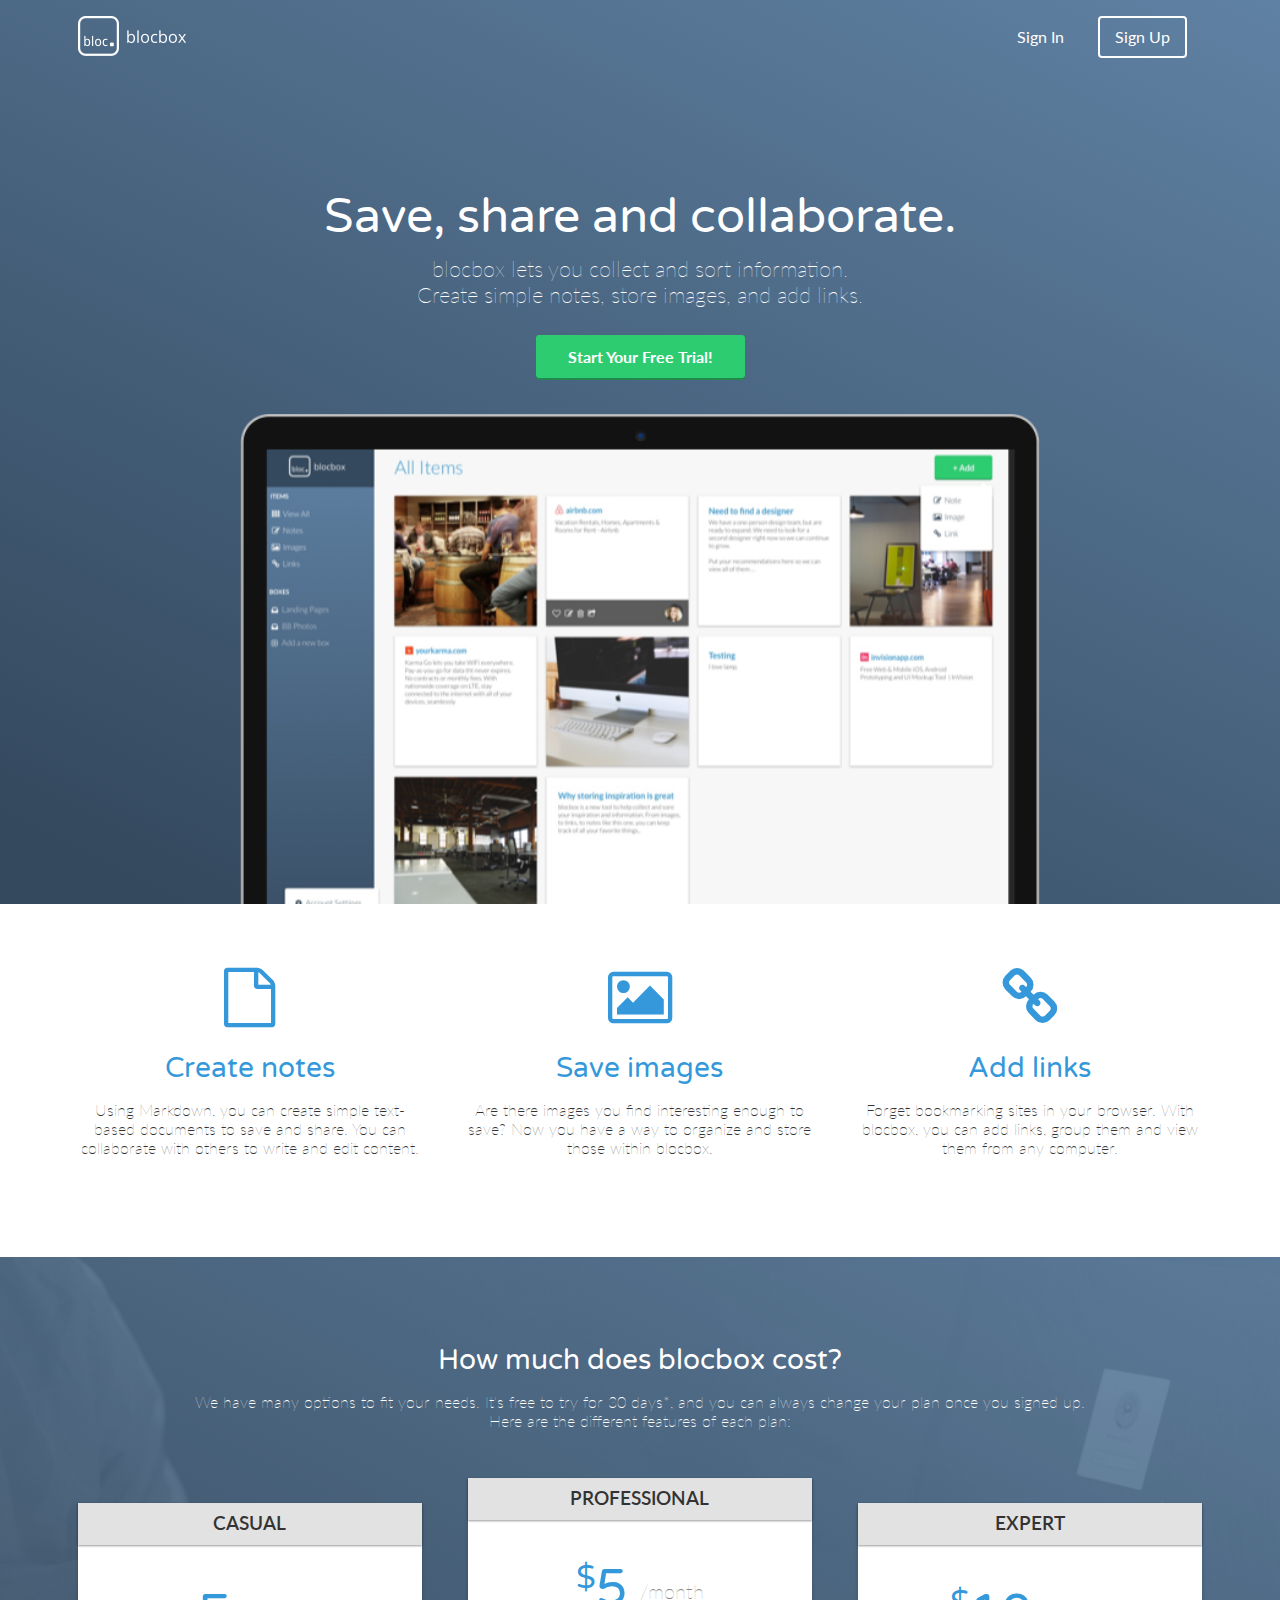
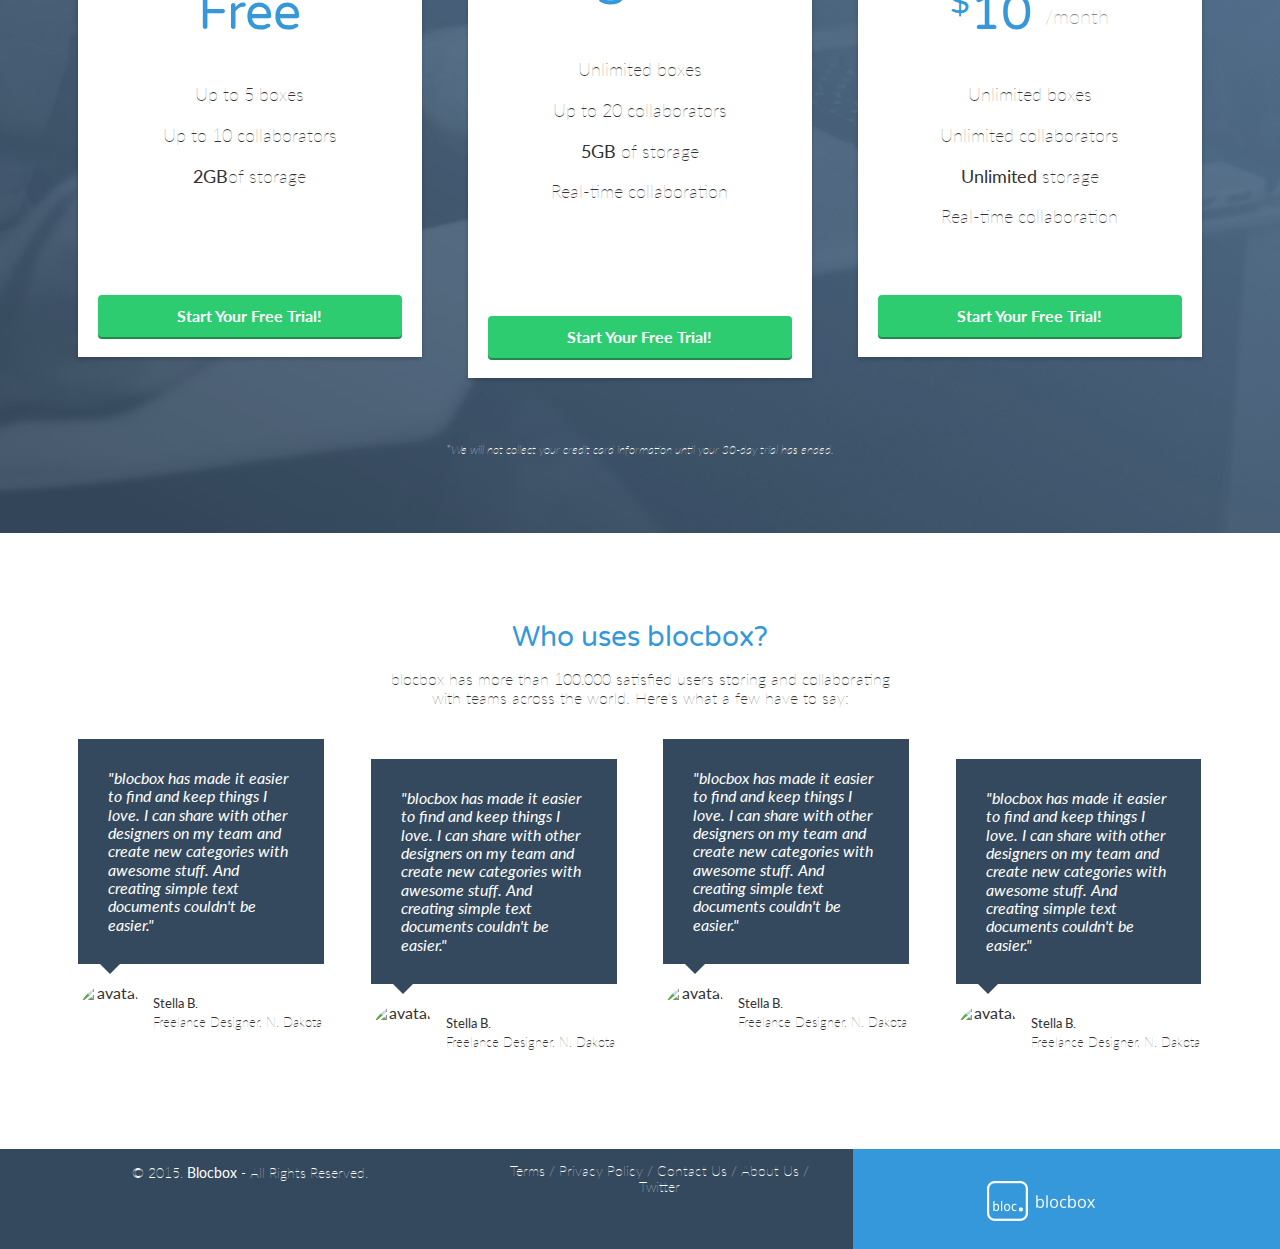
==== commit 3497da7b: "fixing footer" ====
--- a/index.html
+++ b/index.html
@@ -152,21 +152,21 @@
 <!-- Footer -->
 <footer>
   <div class="container footer-nav-block">
-    <div class="left-footer-block one-third">
-      <p class="copyright-block">&copy; 2015. <strong>Blocbox</strong> - All Rights Reserved.</p>
-    </div>
-    <nav class="link-block middle-footer-block one-third">
-      <ul>
-        <li><a href="">Terms</a></li> /
-        <li><a href="">Privacy Policy</a></li> /
-        <li><a href="">Contact Us</a></li> /
-        <li><a href="">About Us</a></li> /
-        <li><a href="">Twitter</a></li>
-      </ul>
-    </nav>
-    <div class="right-footer-block one-third">
-      <img class="logo" src="images/site-logo.png" alt="Blocbox" />
-    </div>
+      <div class="left-footer-block one-third">
+        <p class="copyright-block">&copy; 2015. <strong>Blocbox</strong> - All Rights Reserved.</p>
+      </div>
+      <nav class="link-block middle-footer-block one-third">
+        <ul>
+          <li><a href="">Terms</a></li> /
+          <li><a href="">Privacy Policy</a></li> /
+          <li><a href="">Contact Us</a></li> /
+          <li><a href="">About Us</a></li> /
+          <li><a href="">Twitter</a></li>
+        </ul>
+      </nav>
+      <div class="right-footer-block one-third">
+        <img class="logo" src="images/site-logo.png" alt="Blocbox"/>
+      </div>
   </div>
 </footer>
 
--- a/css/style.css
+++ b/css/style.css
@@ -44,13 +44,6 @@
 }
 
  /* Mobile Devices First then Other Devices */
-@media (min-width: 500px) {
-  .container {
-    float: left;
-    width: 96%;
-  }
-}
-
 @media (min-width: 768px) {
    .container {
      width: 750px;
@@ -110,11 +103,26 @@
  header nav {
    padding:1em 0;
  }
+ header nav .site-logo {
+   text-align: center;
+   display: block;
+ }
+ @media(min-width: 992px) {
+   header nav .site-logo {
+     text-align: left;
+   }
+ }
  header nav ul {
-   display:inline;
-   text-align: right;
-   float:right;
+   display:block;
+   text-align: center;
    margin:0;
+ }
+ @media(min-width: 992px) {
+   header nav ul {
+     display:inline;
+     text-align: right;
+     float:right;
+   }
  }
  header nav ul > li {
    list-style-type: none;
@@ -155,6 +163,8 @@
  header .hero img {
    display: block;
    margin:3em auto 0;
+   width: 100%;
+   max-width: 800px;
  }
 
  /* BUTTONS */
